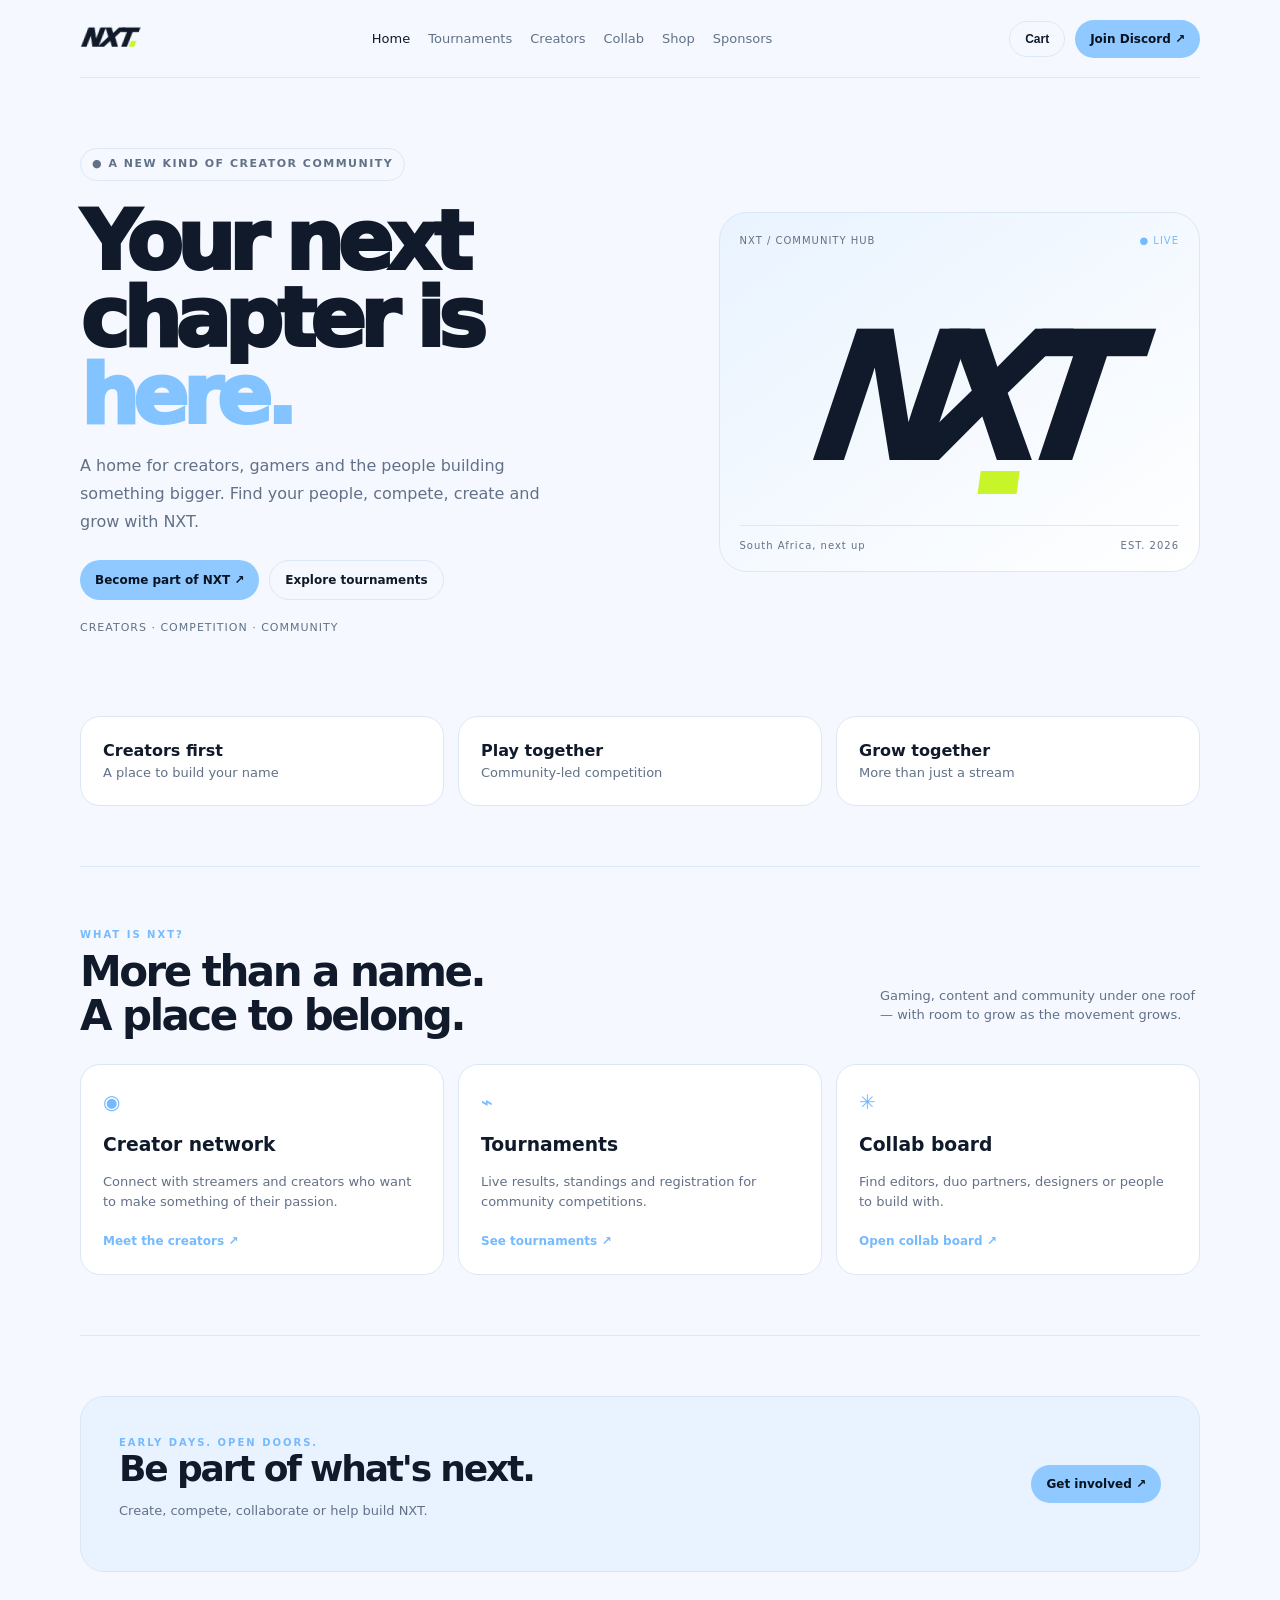
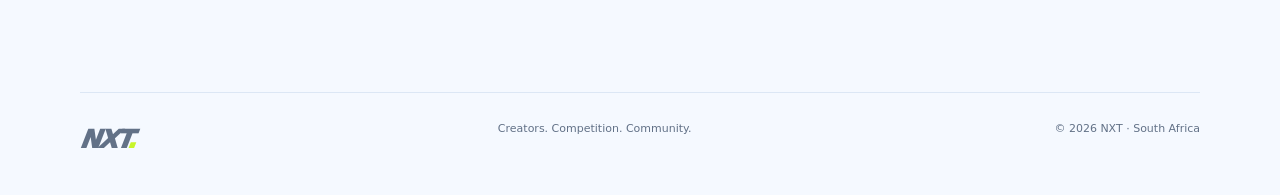
==== index.html @ cc55b57d "Files!" ====
<!doctype html>
<html lang="en">
<head>
  <meta charset="utf-8">
  <meta name="viewport" content="width=device-width, initial-scale=1">
  <title>NXT — Creator Community</title>
  <link rel="stylesheet" href="styles.css">
</head>
<body>
  <div class="wrap">
    <header class="nav">
      <a class="brand" href="index.html">NXT<span>.</span></a>
      <nav class="links">
        <a href="index.html" class="active">Home</a>
        <a href="tournaments.html">Tournaments</a>
        <a href="creators.html">Creators</a>
        <a href="collab.html">Collab</a>
        <a href="shop.html">Shop</a>
        <a href="sponsors.html">Sponsors</a>
      </nav>
      <div class="navright">
        <button class="button outline cart-btn" onclick="openCart()">Cart <span class="cart-count" style="display:none">0</span></button>
        <a class="button" href="https://discord.gg/Bxsw3Aam2" target="_blank" rel="noreferrer">Join Discord ↗</a>
      </div>
    </header>

    <main>
      <section class="hero">
        <div>
          <div class="eyebrow">● A new kind of creator community</div>
          <h1>Your next<br>chapter is <em>here.</em></h1>
          <p class="lead">A home for creators, gamers and the people building something bigger. Find your people, compete, create and grow with NXT.</p>
          <div class="actions">
            <a class="button" href="https://discord.gg/Bxsw3Aam2" target="_blank" rel="noreferrer">Become part of NXT ↗</a>
            <a class="button outline" href="tournaments.html">Explore tournaments</a>
          </div>
          <div class="micro">CREATORS · COMPETITION · COMMUNITY</div>
        </div>
        <div class="visual">
          <div class="visualtop"><span>NXT / COMMUNITY HUB</span><span class="live">● LIVE</span></div>
          <div class="nxtmark"><div class="bigmark">N<span>X</span>T</div></div>
          <div class="visualbottom"><span>South Africa, next up</span><span>EST. 2026</span></div>
        </div>
      </section>

      <div class="stats">
        <div class="stat"><b>Creators first</b><span>A place to build your name</span></div>
        <div class="stat"><b>Play together</b><span>Community-led competition</span></div>
        <div class="stat"><b>Grow together</b><span>More than just a stream</span></div>
      </div>

      <section class="section">
        <div class="sectionhead">
          <div><div class="kicker">What is NXT?</div><h2>More than a name.<br>A place to belong.</h2></div>
          <p>Gaming, content and community under one roof — with room to grow as the movement grows.</p>
        </div>
        <div class="cards">
          <article class="card">
            <div class="cardicon">◉</div>
            <h3>Creator network</h3>
            <p>Connect with streamers and creators who want to make something of their passion.</p>
            <a href="creators.html">Meet the creators ↗</a>
          </article>
          <article class="card">
            <div class="cardicon">⌁</div>
            <h3>Tournaments</h3>
            <p>Live results, standings and registration for community competitions.</p>
            <a href="tournaments.html">See tournaments ↗</a>
          </article>
          <article class="card">
            <div class="cardicon">✳</div>
            <h3>Collab board</h3>
            <p>Find editors, duo partners, designers or people to build with.</p>
            <a href="collab.html">Open collab board ↗</a>
          </article>
        </div>
      </section>

      <section class="section">
        <div class="banner">
          <div>
            <div class="kicker">Early days. Open doors.</div>
            <h2>Be part of what's next.</h2>
            <p>Create, compete, collaborate or help build NXT.</p>
          </div>
          <a class="button" href="https://discord.gg/Bxsw3Aam2" target="_blank" rel="noreferrer">Get involved ↗</a>
        </div>
      </section>
    </main>

    <footer class="footer">
      <a class="brand" href="index.html">NXT<span>.</span></a>
      <span>Creators. Competition. Community.</span>
      <span>© 2026 NXT · South Africa</span>
    </footer>
  </div>

  <div class="cart-overlay" id="cart-overlay" onclick="closeCart()"></div>
  <div class="cart-drawer" id="cart-drawer">
    <div class="cart-header"><strong>Your Cart</strong><button class="outline" onclick="closeCart()" style="padding:6px 12px">Close</button></div>
    <div class="cart-body" id="cart-body"></div>
    <div class="cart-footer">
      <div class="cart-total"><span>Total</span><span id="cart-total-value">R 0.00</span></div>
      <a class="button" href="shop.html#checkout" style="width:100%" onclick="closeCart()">Checkout ↗</a>
    </div>
  </div>
  <div class="toast" id="toast" role="status"></div>
  <script src="app.js"></script>
</body>
</html>
---- styles.css ----
:root {
  color-scheme: light dark;
  --bg: light-dark(#f5f9ff, #080d16);
  --surface: light-dark(#fff, #101925);
  --surface2: light-dark(#e9f3ff, #152338);
  --text: light-dark(#101a2a, #f4f8ff);
  --muted: light-dark(#627187, #a5b3c8);
  --line: light-dark(#dce7f5, #243349);
  --blue: #8fc9ff;
  --blue2: #c5e5ff;
  --lime: #c8f52a;
  --danger: #ff6b6b;
  --success: #4ade80;
}
* { box-sizing: border-box; }
html { scroll-behavior: smooth; }
body { margin: 0; background: var(--bg); color: var(--text); font: 16px/1.5 Inter, system-ui, sans-serif; }
.wrap { width: min(1120px, calc(100% - 40px)); margin: auto; }
a { color: inherit; text-decoration: none; }

/* NAV */
.nav { height: 78px; display: flex; align-items: center; justify-content: space-between; border-bottom: 1px solid var(--line); position: sticky; top: 0; background: var(--bg); z-index: 100; }
.brand { font-size: 25px; font-weight: 1000; font-style: italic; letter-spacing: -2px; transform: skew(-8deg); }
.brand span { color: var(--lime); }
.links { display: flex; gap: 18px; color: var(--muted); font-size: 13px; flex-wrap: wrap; }
.links a.active, .links a:hover { color: var(--text); }
.navright { display: flex; align-items: center; gap: 10px; }
.pill, .button { border-radius: 99px; padding: 10px 15px; font-size: 12px; font-weight: 800; border: 0; cursor: pointer; display: inline-flex; align-items: center; justify-content: center; gap: 6px; }
.pill { border: 1px solid var(--line); background: transparent; color: var(--text); }
.button { background: var(--blue); color: #071321; }
.button:hover { background: var(--blue2); }
.outline { background: transparent; border: 1px solid var(--line); color: var(--text); }
.outline:hover { border-color: var(--blue); }
.cart-btn { position: relative; }
.cart-count { position: absolute; top: -6px; right: -6px; background: var(--lime); color: #071321; font-size: 10px; font-weight: 900; width: 18px; height: 18px; border-radius: 50%; display: flex; align-items: center; justify-content: center; }

/* HERO */
.hero { padding: 70px 0 50px; display: grid; grid-template-columns: 1.1fr .9fr; gap: 50px; align-items: center; }
.eyebrow { display: inline-block; border: 1px solid var(--line); border-radius: 99px; padding: 7px 11px; color: var(--muted); font-size: 11px; font-weight: 800; letter-spacing: 1.5px; text-transform: uppercase; }
.hero h1 { font-size: clamp(44px, 6.5vw, 82px); line-height: .94; letter-spacing: -.075em; margin: 22px 0 18px; font-weight: 950; }
.hero h1 em { font-style: normal; color: #83c3ff; }
.lead { max-width: 460px; color: var(--muted); font-size: 16px; line-height: 1.75; }
.actions { display: flex; gap: 10px; flex-wrap: wrap; margin-top: 24px; }
.micro { margin-top: 20px; color: var(--muted); font-size: 11px; letter-spacing: 1px; }

.visual { min-height: 360px; border: 1px solid var(--line); border-radius: 28px; background: linear-gradient(145deg, var(--surface2), var(--surface)); padding: 20px; position: relative; overflow: hidden; }
.visualtop, .visualbottom { display: flex; justify-content: space-between; color: var(--muted); font-size: 10px; letter-spacing: 1px; }
.live { color: #75baff; }
.nxtmark { position: absolute; inset: 50px 0 40px; display: grid; place-items: center; }
.bigmark { font-family: Impact, 'Arial Narrow Bold', sans-serif; font-size: clamp(90px, 15vw, 180px); font-weight: 1000; letter-spacing: -.15em; font-style: italic; transform: skew(-8deg); }
.bigmark span { position: relative; }
.bigmark span:after { content: ''; position: absolute; width: .22em; height: .13em; background: var(--lime); right: -.08em; bottom: .02em; }
.visualbottom { position: absolute; bottom: 18px; left: 20px; right: 20px; border-top: 1px solid var(--line); padding-top: 12px; }

.stats, .cards, .storeitems, .grid-3, .grid-2 { display: grid; gap: 14px; }
.stats, .cards, .storeitems, .grid-3 { grid-template-columns: repeat(3, 1fr); }
.grid-2 { grid-template-columns: 1fr 1fr; }
.stats { margin: 30px 0 60px; }
.stat, .card, .product, .featurebox, .panel, .event-card, .collab-card, .package { border: 1px solid var(--line); border-radius: 20px; padding: 22px; background: var(--surface); }
.stat b, .stat span { display: block; }
.stat span, .card p, .featurebox p, .product p, .muted, .sectionhead p { color: var(--muted); font-size: 13px; }

.section { padding: 60px 0; border-top: 1px solid var(--line); }
.sectionhead { display: flex; align-items: end; justify-content: space-between; gap: 20px; margin-bottom: 26px; }
.kicker { font-size: 10px; letter-spacing: 2px; color: #75baff; font-weight: 900; text-transform: uppercase; }
.section h2 { font-size: clamp(26px, 3.8vw, 42px); letter-spacing: -.06em; line-height: 1.05; margin: 8px 0 0; }
.sectionhead p { max-width: 320px; }

.card { min-height: 180px; }
.cardicon { font-size: 20px; color: #75baff; font-weight: 900; }
.card h3 { margin: 14px 0 8px; }
.card a { display: inline-block; padding-top: 8px; font-size: 12px; font-weight: 850; color: #75baff; }

.feature { display: grid; grid-template-columns: 1fr 1fr; gap: 16px; }
.featurebox { padding: 26px; border-radius: 22px; }
.featurebox.blue { background: linear-gradient(145deg, #c8e7ff, #86c5ff); color: #071321; border: 0; }
.tag { font-size: 10px; letter-spacing: 1.5px; font-weight: 900; text-transform: uppercase; }
.featurebox h3 { font-size: 26px; letter-spacing: -1.2px; line-height: 1.1; margin: 14px 0 10px; }

.creator-photo { margin: 0 0 16px; border-radius: 16px; overflow: hidden; aspect-ratio: 1/1; max-width: 200px; }
.creator-photo img { width: 100%; height: 100%; object-fit: cover; display: block; }

/* SHOP */
.productart { height: 160px; border-radius: 12px; background: var(--surface2); display: grid; place-items: center; font-size: 42px; font-weight: 1000; font-style: italic; letter-spacing: -5px; }
.product h4 { margin: 12px 2px 4px; }
.product p { margin: 0 2px 8px; }
.price { font-weight: 800; font-size: 15px; margin: 6px 0; }
.add-btn { width: 100%; margin-top: 6px; }

/* CART */
.cart-overlay { position: fixed; inset: 0; background: rgba(0,0,0,.5); z-index: 200; opacity: 0; pointer-events: none; transition: .25s; }
.cart-overlay.open { opacity: 1; pointer-events: auto; }
.cart-drawer { position: fixed; top: 0; right: 0; width: min(390px, 100%); height: 100%; background: var(--surface); border-left: 1px solid var(--line); z-index: 210; transform: translateX(100%); transition: .3s; display: flex; flex-direction: column; }
.cart-drawer.open { transform: translateX(0); }
.cart-header { padding: 18px; border-bottom: 1px solid var(--line); display: flex; justify-content: space-between; align-items: center; }
.cart-body { flex: 1; overflow-y: auto; padding: 14px; }
.cart-item { display: flex; gap: 12px; padding: 12px 0; border-bottom: 1px solid var(--line); }
.cart-item-art { width: 56px; height: 56px; background: var(--surface2); border-radius: 10px; display: grid; place-items: center; font-weight: 900; font-style: italic; font-size: 13px; }
.cart-item-info { flex: 1; }
.cart-item-info h4 { margin: 0 0 3px; font-size: 14px; }
.cart-qty { display: flex; align-items: center; gap: 8px; margin-top: 5px; }
.cart-qty button { width: 26px; height: 26px; border-radius: 6px; border: 1px solid var(--line); background: var(--surface2); color: var(--text); cursor: pointer; font-weight: 700; }
.cart-footer { padding: 18px; border-top: 1px solid var(--line); }
.cart-total { display: flex; justify-content: space-between; font-weight: 800; margin-bottom: 12px; font-size: 16px; }
.empty-cart { text-align: center; padding: 40px 16px; color: var(--muted); }

/* FORMS */
.form-group { margin-bottom: 14px; }
.form-group label { display: block; font-size: 12px; font-weight: 700; margin-bottom: 5px; color: var(--muted); }
.form-group input, .form-group select, .form-group textarea { width: 100%; padding: 11px 13px; border-radius: 12px; border: 1px solid var(--line); background: var(--surface2); color: var(--text); font-size: 14px; }
.form-row { display: grid; grid-template-columns: 1fr 1fr; gap: 12px; }
.checkout-grid { display: grid; grid-template-columns: 1.2fr .8fr; gap: 24px; }
.order-summary { position: sticky; top: 95px; }

/* TABLES */
.standings-table { width: 100%; border-collapse: collapse; font-size: 14px; }
.standings-table th, .standings-table td { padding: 11px 13px; text-align: left; border-bottom: 1px solid var(--line); }
.standings-table th { font-size: 11px; letter-spacing: 1px; text-transform: uppercase; color: var(--muted); font-weight: 800; }
.standings-table tr:hover td { background: var(--surface2); }
.rank { font-weight: 900; color: #75baff; width: 36px; }
.live-badge { display: inline-flex; align-items: center; gap: 6px; background: rgba(117,186,255,.15); color: #75baff; font-size: 11px; font-weight: 800; padding: 4px 10px; border-radius: 99px; }
.live-badge::before { content: ''; width: 7px; height: 7px; background: #75baff; border-radius: 50%; animation: pulse 1.4s infinite; }
@keyframes pulse { 0%,100%{opacity:1} 50%{opacity:.3} }

.event-card h3, .collab-card h3 { margin: 0 0 6px; font-size: 18px; }
.event-meta, .collab-meta { font-size: 13px; color: var(--muted); }
.event-status { font-size: 11px; font-weight: 800; letter-spacing: 1px; text-transform: uppercase; color: var(--lime); margin-bottom: 6px; }

/* SPONSORS */
.package h3 { margin: 0 0 8px; }
.package .price-tag { font-size: 28px; font-weight: 900; letter-spacing: -1px; margin: 12px 0; }
.package ul { margin: 12px 0 18px; padding-left: 18px; color: var(--muted); font-size: 13px; line-height: 1.7; }

/* PAGE HERO */
.page-hero { padding: 48px 0 24px; }
.page-hero h1 { font-size: clamp(32px, 4.5vw, 52px); letter-spacing: -.06em; margin: 10px 0 8px; font-weight: 950; }

.banner { padding: 38px; border-radius: 24px; background: var(--surface2); border: 1px solid var(--line); display: flex; align-items: center; justify-content: space-between; gap: 20px; }
.banner h2 { margin: 0; font-size: clamp(24px, 3.5vw, 36px); letter-spacing: -.06em; }
.banner p { color: var(--muted); font-size: 13px; }

.footer { padding: 28px 0 36px; border-top: 1px solid var(--line); margin-top: 60px; display: flex; justify-content: space-between; color: var(--muted); font-size: 11px; flex-wrap: wrap; gap: 10px; }

.toast { position: fixed; bottom: 22px; left: 50%; transform: translate(-50%, 20px); opacity: 0; pointer-events: none; background: var(--text); color: var(--bg); padding: 13px 18px; border-radius: 12px; font-size: 13px; font-weight: 600; z-index: 300; transition: .25s; max-width: 90%; text-align: center; }
.toast.show { opacity: 1; transform: translate(-50%, 0); }

@media (max-width: 800px) {
  .links { display: none; }
  .hero { grid-template-columns: 1fr; padding: 40px 0 30px; gap: 24px; }
  .visual { min-height: 260px; }
  .stats, .cards, .storeitems, .grid-3, .grid-2, .feature, .checkout-grid, .form-row { grid-template-columns: 1fr; }
  .sectionhead { align-items: start; flex-direction: column; }
  .banner, .footer { align-items: flex-start; flex-direction: column; }
  .navright .pill { display: none; }
  .creator-photo { max-width: 100%; }
}
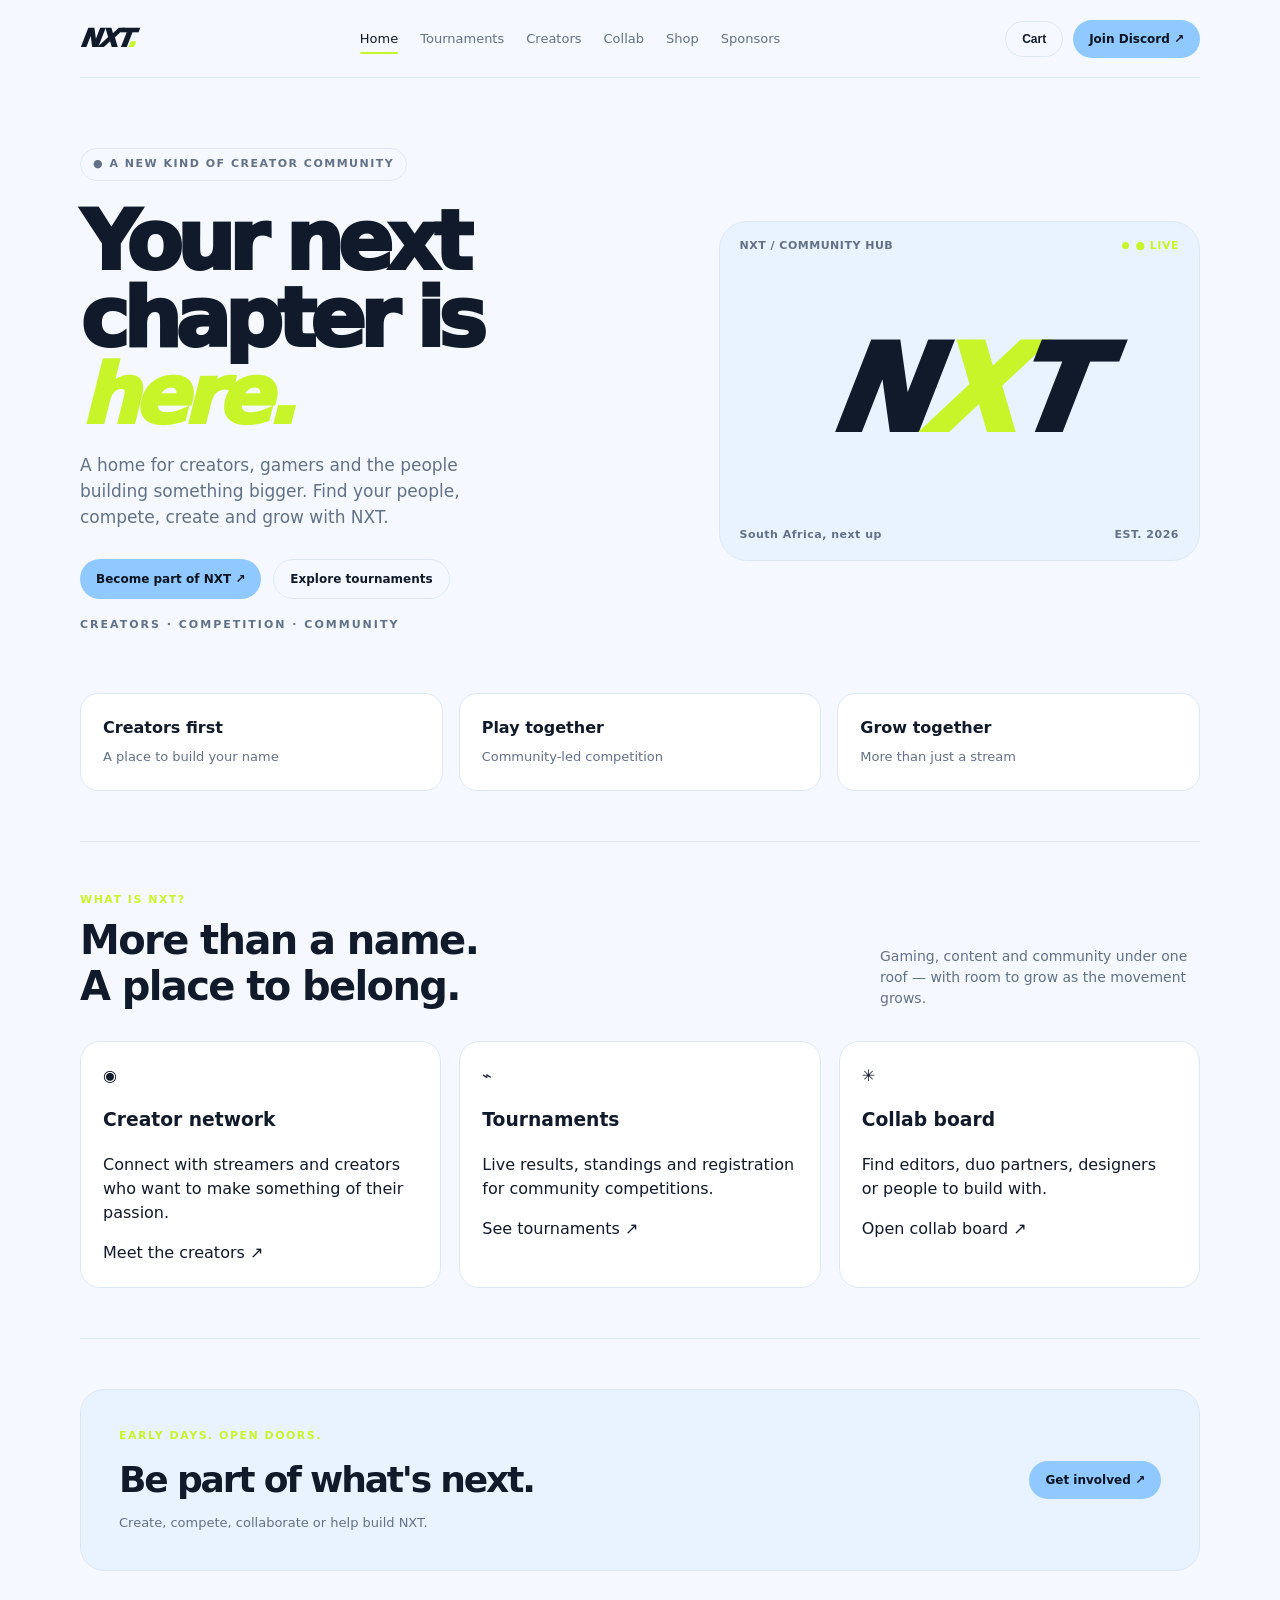
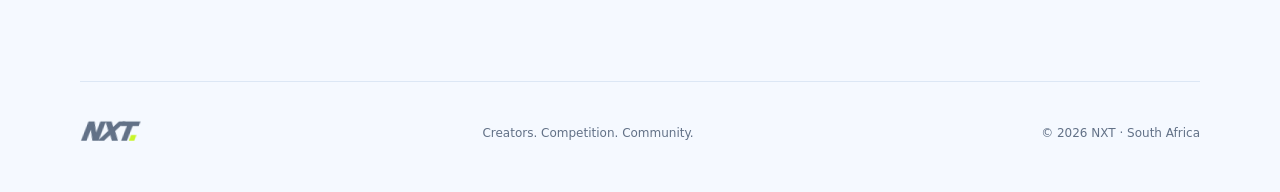
==== commit 77530e3e: "Major UI upgrade: mobile menu, animations, polish, creators fix" ====
--- a/index.html
+++ b/index.html
@@ -10,6 +10,7 @@
   <div class="wrap">
     <header class="nav">
       <a class="brand" href="index.html">NXT<span>.</span></a>
+
       <nav class="links">
         <a href="index.html" class="active">Home</a>
         <a href="tournaments.html">Tournaments</a>
@@ -18,11 +19,31 @@
         <a href="shop.html">Shop</a>
         <a href="sponsors.html">Sponsors</a>
       </nav>
+
       <div class="navright">
-        <button class="button outline cart-btn" onclick="openCart()">Cart <span class="cart-count" style="display:none">0</span></button>
+        <button class="button outline cart-btn" onclick="openCart()">
+          Cart <span class="cart-count" style="display:none">0</span>
+        </button>
         <a class="button" href="https://discord.gg/Bxsw3Aam2" target="_blank" rel="noreferrer">Join Discord ↗</a>
+        <button class="hamburger" onclick="toggleMenu()" aria-label="Menu">
+          <span></span><span></span><span></span>
+        </button>
       </div>
     </header>
+
+    <!-- Mobile menu -->
+    <div class="mobile-menu" id="mobile-menu">
+      <a href="index.html" onclick="closeMenu()">Home</a>
+      <a href="tournaments.html" onclick="closeMenu()">Tournaments</a>
+      <a href="creators.html" onclick="closeMenu()">Creators</a>
+      <a href="collab.html" onclick="closeMenu()">Collab</a>
+      <a href="shop.html" onclick="closeMenu()">Shop</a>
+      <a href="sponsors.html" onclick="closeMenu()">Sponsors</a>
+      <div class="mobile-cta">
+        <a class="button" href="https://discord.gg/Bxsw3Aam2" target="_blank" rel="noreferrer">Join Discord ↗</a>
+        <button class="button outline" onclick="closeMenu(); openCart()">Open Cart</button>
+      </div>
+    </div>
 
     <main>
       <section class="hero">
--- a/styles.css
+++ b/styles.css
@@ -12,145 +12,625 @@
   --danger: #ff6b6b;
   --success: #4ade80;
 }
+
 * { box-sizing: border-box; }
 html { scroll-behavior: smooth; }
-body { margin: 0; background: var(--bg); color: var(--text); font: 16px/1.5 Inter, system-ui, sans-serif; }
+body {
+  margin: 0;
+  background: var(--bg);
+  color: var(--text);
+  font: 16px/1.5 Inter, system-ui, -apple-system, sans-serif;
+  -webkit-font-smoothing: antialiased;
+}
+
 .wrap { width: min(1120px, calc(100% - 40px)); margin: auto; }
 a { color: inherit; text-decoration: none; }
 
-/* NAV */
-.nav { height: 78px; display: flex; align-items: center; justify-content: space-between; border-bottom: 1px solid var(--line); position: sticky; top: 0; background: var(--bg); z-index: 100; }
-.brand { font-size: 25px; font-weight: 1000; font-style: italic; letter-spacing: -2px; transform: skew(-8deg); }
+/* ========== NAV ========== */
+.nav {
+  height: 78px;
+  display: flex;
+  align-items: center;
+  justify-content: space-between;
+  border-bottom: 1px solid var(--line);
+  position: sticky;
+  top: 0;
+  background: color-mix(in srgb, var(--bg) 92%, transparent);
+  backdrop-filter: blur(12px);
+  z-index: 100;
+}
+
+.brand {
+  font-size: 25px;
+  font-weight: 1000;
+  font-style: italic;
+  letter-spacing: -2px;
+  transform: skew(-8deg);
+}
 .brand span { color: var(--lime); }
-.links { display: flex; gap: 18px; color: var(--muted); font-size: 13px; flex-wrap: wrap; }
-.links a.active, .links a:hover { color: var(--text); }
+
+.links {
+  display: flex;
+  gap: 22px;
+  color: var(--muted);
+  font-size: 13px;
+  font-weight: 500;
+}
+.links a {
+  position: relative;
+  transition: color .2s;
+}
+.links a.active,
+.links a:hover { color: var(--text); }
+.links a.active::after {
+  content: '';
+  position: absolute;
+  left: 0;
+  right: 0;
+  bottom: -6px;
+  height: 2px;
+  background: var(--lime);
+  border-radius: 2px;
+}
+
 .navright { display: flex; align-items: center; gap: 10px; }
-.pill, .button { border-radius: 99px; padding: 10px 15px; font-size: 12px; font-weight: 800; border: 0; cursor: pointer; display: inline-flex; align-items: center; justify-content: center; gap: 6px; }
-.pill { border: 1px solid var(--line); background: transparent; color: var(--text); }
+
+/* Hamburger */
+.hamburger {
+  display: none;
+  flex-direction: column;
+  gap: 5px;
+  background: none;
+  border: 0;
+  cursor: pointer;
+  padding: 8px;
+  z-index: 120;
+}
+.hamburger span {
+  display: block;
+  width: 22px;
+  height: 2px;
+  background: var(--text);
+  border-radius: 2px;
+  transition: .25s;
+}
+.hamburger.open span:nth-child(1) { transform: translateY(7px) rotate(45deg); }
+.hamburger.open span:nth-child(2) { opacity: 0; }
+.hamburger.open span:nth-child(3) { transform: translateY(-7px) rotate(-45deg); }
+
+/* Mobile menu */
+.mobile-menu {
+  display: none;
+  position: fixed;
+  inset: 0;
+  background: var(--bg);
+  z-index: 110;
+  padding: 100px 28px 40px;
+  flex-direction: column;
+  gap: 8px;
+}
+.mobile-menu.open { display: flex; }
+.mobile-menu a {
+  font-size: 22px;
+  font-weight: 700;
+  padding: 14px 0;
+  border-bottom: 1px solid var(--line);
+  color: var(--muted);
+}
+.mobile-menu a.active,
+.mobile-menu a:hover { color: var(--text); }
+.mobile-menu .mobile-cta {
+  margin-top: 24px;
+  display: flex;
+  flex-direction: column;
+  gap: 12px;
+}
+
+/* Buttons */
+.pill, .button {
+  border-radius: 99px;
+  padding: 10px 16px;
+  font-size: 12px;
+  font-weight: 800;
+  border: 0;
+  cursor: pointer;
+  display: inline-flex;
+  align-items: center;
+  justify-content: center;
+  gap: 6px;
+  transition: all .2s;
+}
 .button { background: var(--blue); color: #071321; }
-.button:hover { background: var(--blue2); }
-.outline { background: transparent; border: 1px solid var(--line); color: var(--text); }
+.button:hover { background: var(--blue2); transform: translateY(-1px); }
+.outline {
+  background: transparent;
+  border: 1px solid var(--line);
+  color: var(--text);
+}
 .outline:hover { border-color: var(--blue); }
 .cart-btn { position: relative; }
-.cart-count { position: absolute; top: -6px; right: -6px; background: var(--lime); color: #071321; font-size: 10px; font-weight: 900; width: 18px; height: 18px; border-radius: 50%; display: flex; align-items: center; justify-content: center; }
-
-/* HERO */
-.hero { padding: 70px 0 50px; display: grid; grid-template-columns: 1.1fr .9fr; gap: 50px; align-items: center; }
-.eyebrow { display: inline-block; border: 1px solid var(--line); border-radius: 99px; padding: 7px 11px; color: var(--muted); font-size: 11px; font-weight: 800; letter-spacing: 1.5px; text-transform: uppercase; }
-.hero h1 { font-size: clamp(44px, 6.5vw, 82px); line-height: .94; letter-spacing: -.075em; margin: 22px 0 18px; font-weight: 950; }
-.hero h1 em { font-style: normal; color: #83c3ff; }
-.lead { max-width: 460px; color: var(--muted); font-size: 16px; line-height: 1.75; }
-.actions { display: flex; gap: 10px; flex-wrap: wrap; margin-top: 24px; }
-.micro { margin-top: 20px; color: var(--muted); font-size: 11px; letter-spacing: 1px; }
-
-.visual { min-height: 360px; border: 1px solid var(--line); border-radius: 28px; background: linear-gradient(145deg, var(--surface2), var(--surface)); padding: 20px; position: relative; overflow: hidden; }
-.visualtop, .visualbottom { display: flex; justify-content: space-between; color: var(--muted); font-size: 10px; letter-spacing: 1px; }
-.live { color: #75baff; }
-.nxtmark { position: absolute; inset: 50px 0 40px; display: grid; place-items: center; }
-.bigmark { font-family: Impact, 'Arial Narrow Bold', sans-serif; font-size: clamp(90px, 15vw, 180px); font-weight: 1000; letter-spacing: -.15em; font-style: italic; transform: skew(-8deg); }
-.bigmark span { position: relative; }
-.bigmark span:after { content: ''; position: absolute; width: .22em; height: .13em; background: var(--lime); right: -.08em; bottom: .02em; }
-.visualbottom { position: absolute; bottom: 18px; left: 20px; right: 20px; border-top: 1px solid var(--line); padding-top: 12px; }
-
-.stats, .cards, .storeitems, .grid-3, .grid-2 { display: grid; gap: 14px; }
-.stats, .cards, .storeitems, .grid-3 { grid-template-columns: repeat(3, 1fr); }
-.grid-2 { grid-template-columns: 1fr 1fr; }
-.stats { margin: 30px 0 60px; }
-.stat, .card, .product, .featurebox, .panel, .event-card, .collab-card, .package { border: 1px solid var(--line); border-radius: 20px; padding: 22px; background: var(--surface); }
-.stat b, .stat span { display: block; }
-.stat span, .card p, .featurebox p, .product p, .muted, .sectionhead p { color: var(--muted); font-size: 13px; }
-
-.section { padding: 60px 0; border-top: 1px solid var(--line); }
-.sectionhead { display: flex; align-items: end; justify-content: space-between; gap: 20px; margin-bottom: 26px; }
-.kicker { font-size: 10px; letter-spacing: 2px; color: #75baff; font-weight: 900; text-transform: uppercase; }
-.section h2 { font-size: clamp(26px, 3.8vw, 42px); letter-spacing: -.06em; line-height: 1.05; margin: 8px 0 0; }
-.sectionhead p { max-width: 320px; }
-
-.card { min-height: 180px; }
-.cardicon { font-size: 20px; color: #75baff; font-weight: 900; }
-.card h3 { margin: 14px 0 8px; }
-.card a { display: inline-block; padding-top: 8px; font-size: 12px; font-weight: 850; color: #75baff; }
-
-.feature { display: grid; grid-template-columns: 1fr 1fr; gap: 16px; }
-.featurebox { padding: 26px; border-radius: 22px; }
-.featurebox.blue { background: linear-gradient(145deg, #c8e7ff, #86c5ff); color: #071321; border: 0; }
-.tag { font-size: 10px; letter-spacing: 1.5px; font-weight: 900; text-transform: uppercase; }
-.featurebox h3 { font-size: 26px; letter-spacing: -1.2px; line-height: 1.1; margin: 14px 0 10px; }
-
-.creator-photo { margin: 0 0 16px; border-radius: 16px; overflow: hidden; aspect-ratio: 1/1; max-width: 200px; }
-.creator-photo img { width: 100%; height: 100%; object-fit: cover; display: block; }
-
-/* SHOP */
-.productart { height: 160px; border-radius: 12px; background: var(--surface2); display: grid; place-items: center; font-size: 42px; font-weight: 1000; font-style: italic; letter-spacing: -5px; }
-.product h4 { margin: 12px 2px 4px; }
-.product p { margin: 0 2px 8px; }
-.price { font-weight: 800; font-size: 15px; margin: 6px 0; }
-.add-btn { width: 100%; margin-top: 6px; }
-
-/* CART */
-.cart-overlay { position: fixed; inset: 0; background: rgba(0,0,0,.5); z-index: 200; opacity: 0; pointer-events: none; transition: .25s; }
+.cart-count {
+  position: absolute;
+  top: -6px;
+  right: -6px;
+  background: var(--lime);
+  color: #071321;
+  font-size: 10px;
+  font-weight: 900;
+  width: 18px;
+  height: 18px;
+  border-radius: 50%;
+  display: flex;
+  align-items: center;
+  justify-content: center;
+}
+
+/* ========== HERO ========== */
+.hero {
+  padding: 70px 0 50px;
+  display: grid;
+  grid-template-columns: 1.1fr .9fr;
+  gap: 50px;
+  align-items: center;
+}
+.eyebrow {
+  display: inline-block;
+  border: 1px solid var(--line);
+  border-radius: 99px;
+  padding: 7px 12px;
+  color: var(--muted);
+  font-size: 11px;
+  font-weight: 800;
+  letter-spacing: 1.5px;
+  text-transform: uppercase;
+}
+.hero h1 {
+  font-size: clamp(44px, 6.5vw, 82px);
+  line-height: .94;
+  letter-spacing: -.075em;
+  margin: 22px 0 18px;
+  font-weight: 950;
+}
+.hero h1 em { font-style: italic; color: var(--lime); }
+.lead { color: var(--muted); font-size: 17px; max-width: 440px; line-height: 1.55; }
+.actions { display: flex; gap: 12px; flex-wrap: wrap; margin: 28px 0 18px; }
+.micro {
+  font-size: 11px;
+  font-weight: 800;
+  letter-spacing: 2px;
+  color: var(--muted);
+}
+
+.visual {
+  background: var(--surface2);
+  border: 1px solid var(--line);
+  border-radius: 28px;
+  min-height: 340px;
+  display: flex;
+  flex-direction: column;
+  overflow: hidden;
+  position: relative;
+}
+.visualtop, .visualbottom {
+  display: flex;
+  justify-content: space-between;
+  padding: 16px 20px;
+  font-size: 11px;
+  font-weight: 700;
+  color: var(--muted);
+  letter-spacing: .5px;
+}
+.live {
+  color: var(--lime);
+  display: flex;
+  align-items: center;
+  gap: 6px;
+}
+.live::before {
+  content: '';
+  width: 7px;
+  height: 7px;
+  background: var(--lime);
+  border-radius: 50%;
+  animation: pulse 1.4s infinite;
+}
+.nxtmark {
+  flex: 1;
+  display: flex;
+  align-items: center;
+  justify-content: center;
+}
+.bigmark {
+  font-size: clamp(72px, 12vw, 120px);
+  font-weight: 1000;
+  font-style: italic;
+  letter-spacing: -6px;
+  transform: skew(-8deg);
+  line-height: 1;
+}
+.bigmark span { color: var(--lime); }
+
+/* Stats */
+.stats {
+  display: grid;
+  grid-template-columns: repeat(3, 1fr);
+  gap: 16px;
+  margin: 10px 0 50px;
+}
+.stat {
+  background: var(--surface);
+  border: 1px solid var(--line);
+  border-radius: 18px;
+  padding: 22px;
+  transition: transform .2s, border-color .2s;
+}
+.stat:hover {
+  transform: translateY(-3px);
+  border-color: color-mix(in srgb, var(--blue) 40%, var(--line));
+}
+.stat b { display: block; font-size: 16px; margin-bottom: 4px; }
+.stat span { color: var(--muted); font-size: 13px; }
+
+/* Sections */
+.section { padding: 50px 0; border-top: 1px solid var(--line); }
+.sectionhead {
+  display: flex;
+  justify-content: space-between;
+  align-items: end;
+  gap: 24px;
+  margin-bottom: 32px;
+}
+.kicker {
+  font-size: 11px;
+  font-weight: 800;
+  letter-spacing: 1.5px;
+  text-transform: uppercase;
+  color: var(--lime);
+  margin-bottom: 8px;
+}
+.sectionhead h2 {
+  font-size: clamp(28px, 4vw, 40px);
+  letter-spacing: -.04em;
+  margin: 0;
+  font-weight: 900;
+  line-height: 1.15;
+}
+.sectionhead p { color: var(--muted); max-width: 320px; font-size: 14px; margin: 0; }
+
+/* Cards & grids */
+.cards, .grid-2, .grid-3, .storeitems, .feature {
+  display: grid;
+  gap: 18px;
+}
+.cards, .grid-3, .storeitems { grid-template-columns: repeat(3, 1fr); }
+.grid-2, .feature { grid-template-columns: repeat(2, 1fr); }
+
+.panel, .card, .event-card, .collab-card, .package, .featurebox {
+  background: var(--surface);
+  border: 1px solid var(--line);
+  border-radius: 20px;
+  padding: 22px;
+  transition: transform .2s, border-color .2s;
+}
+.card:hover, .event-card:hover, .collab-card:hover, .package:hover, .featurebox:hover {
+  transform: translateY(-3px);
+  border-color: color-mix(in srgb, var(--blue) 35%, var(--line));
+}
+
+.tag {
+  font-size: 11px;
+  font-weight: 800;
+  letter-spacing: 1px;
+  text-transform: uppercase;
+  color: var(--lime);
+  margin-bottom: 10px;
+}
+
+/* Creator photos */
+.creator-photo {
+  width: 100%;
+  aspect-ratio: 1;
+  border-radius: 16px;
+  overflow: hidden;
+  margin-bottom: 16px;
+  background: var(--surface2);
+}
+.creator-photo img {
+  width: 100%;
+  height: 100%;
+  object-fit: cover;
+  display: block;
+}
+
+/* Tables */
+.standings-table {
+  width: 100%;
+  border-collapse: collapse;
+  font-size: 13px;
+}
+.standings-table th {
+  text-align: left;
+  padding: 10px 8px;
+  color: var(--muted);
+  font-weight: 700;
+  font-size: 11px;
+  letter-spacing: .5px;
+  border-bottom: 1px solid var(--line);
+}
+.standings-table td {
+  padding: 11px 8px;
+  border-bottom: 1px solid var(--line);
+}
+.standings-table tr:last-child td { border-bottom: 0; }
+.standings-table .rank {
+  font-weight: 800;
+  color: var(--muted);
+  width: 36px;
+}
+.standings-table tr:first-child td .rank,
+.standings-table tbody tr:nth-child(1) td:first-child {
+  color: var(--lime);
+}
+
+/* Forms */
+.form-group { margin-bottom: 16px; }
+.form-group label {
+  display: block;
+  font-size: 12px;
+  font-weight: 700;
+  margin-bottom: 6px;
+  color: var(--muted);
+}
+input, select, textarea {
+  width: 100%;
+  background: var(--bg);
+  border: 1px solid var(--line);
+  border-radius: 12px;
+  padding: 12px 14px;
+  color: var(--text);
+  font: inherit;
+  transition: border-color .2s;
+}
+input:focus, select:focus, textarea:focus {
+  outline: none;
+  border-color: var(--blue);
+}
+.form-row {
+  display: grid;
+  grid-template-columns: 1fr 1fr;
+  gap: 14px;
+}
+
+/* Cart */
+.cart-overlay {
+  position: fixed;
+  inset: 0;
+  background: rgba(0,0,0,.55);
+  opacity: 0;
+  pointer-events: none;
+  transition: .25s;
+  z-index: 200;
+}
 .cart-overlay.open { opacity: 1; pointer-events: auto; }
-.cart-drawer { position: fixed; top: 0; right: 0; width: min(390px, 100%); height: 100%; background: var(--surface); border-left: 1px solid var(--line); z-index: 210; transform: translateX(100%); transition: .3s; display: flex; flex-direction: column; }
+.cart-drawer {
+  position: fixed;
+  top: 0;
+  right: 0;
+  width: min(400px, 100%);
+  height: 100%;
+  background: var(--surface);
+  border-left: 1px solid var(--line);
+  transform: translateX(100%);
+  transition: .3s cubic-bezier(.2,.8,.2,1);
+  z-index: 210;
+  display: flex;
+  flex-direction: column;
+}
 .cart-drawer.open { transform: translateX(0); }
-.cart-header { padding: 18px; border-bottom: 1px solid var(--line); display: flex; justify-content: space-between; align-items: center; }
-.cart-body { flex: 1; overflow-y: auto; padding: 14px; }
-.cart-item { display: flex; gap: 12px; padding: 12px 0; border-bottom: 1px solid var(--line); }
-.cart-item-art { width: 56px; height: 56px; background: var(--surface2); border-radius: 10px; display: grid; place-items: center; font-weight: 900; font-style: italic; font-size: 13px; }
+.cart-header {
+  display: flex;
+  justify-content: space-between;
+  align-items: center;
+  padding: 20px;
+  border-bottom: 1px solid var(--line);
+}
+.cart-body { flex: 1; overflow-y: auto; padding: 16px 20px; }
+.cart-footer { padding: 20px; border-top: 1px solid var(--line); }
+.cart-total {
+  display: flex;
+  justify-content: space-between;
+  font-weight: 800;
+  margin-bottom: 14px;
+}
+.cart-item {
+  display: flex;
+  gap: 14px;
+  padding: 14px 0;
+  border-bottom: 1px solid var(--line);
+}
+.cart-item-art {
+  width: 52px;
+  height: 52px;
+  background: var(--surface2);
+  border-radius: 12px;
+  display: flex;
+  align-items: center;
+  justify-content: center;
+  font-weight: 900;
+  font-size: 12px;
+  color: var(--muted);
+}
 .cart-item-info { flex: 1; }
-.cart-item-info h4 { margin: 0 0 3px; font-size: 14px; }
-.cart-qty { display: flex; align-items: center; gap: 8px; margin-top: 5px; }
-.cart-qty button { width: 26px; height: 26px; border-radius: 6px; border: 1px solid var(--line); background: var(--surface2); color: var(--text); cursor: pointer; font-weight: 700; }
-.cart-footer { padding: 18px; border-top: 1px solid var(--line); }
-.cart-total { display: flex; justify-content: space-between; font-weight: 800; margin-bottom: 12px; font-size: 16px; }
-.empty-cart { text-align: center; padding: 40px 16px; color: var(--muted); }
-
-/* FORMS */
-.form-group { margin-bottom: 14px; }
-.form-group label { display: block; font-size: 12px; font-weight: 700; margin-bottom: 5px; color: var(--muted); }
-.form-group input, .form-group select, .form-group textarea { width: 100%; padding: 11px 13px; border-radius: 12px; border: 1px solid var(--line); background: var(--surface2); color: var(--text); font-size: 14px; }
-.form-row { display: grid; grid-template-columns: 1fr 1fr; gap: 12px; }
-.checkout-grid { display: grid; grid-template-columns: 1.2fr .8fr; gap: 24px; }
-.order-summary { position: sticky; top: 95px; }
-
-/* TABLES */
-.standings-table { width: 100%; border-collapse: collapse; font-size: 14px; }
-.standings-table th, .standings-table td { padding: 11px 13px; text-align: left; border-bottom: 1px solid var(--line); }
-.standings-table th { font-size: 11px; letter-spacing: 1px; text-transform: uppercase; color: var(--muted); font-weight: 800; }
-.standings-table tr:hover td { background: var(--surface2); }
-.rank { font-weight: 900; color: #75baff; width: 36px; }
-.live-badge { display: inline-flex; align-items: center; gap: 6px; background: rgba(117,186,255,.15); color: #75baff; font-size: 11px; font-weight: 800; padding: 4px 10px; border-radius: 99px; }
-.live-badge::before { content: ''; width: 7px; height: 7px; background: #75baff; border-radius: 50%; animation: pulse 1.4s infinite; }
-@keyframes pulse { 0%,100%{opacity:1} 50%{opacity:.3} }
-
+.cart-item-info h4 { margin: 0 0 4px; font-size: 14px; }
+.cart-qty {
+  display: flex;
+  align-items: center;
+  gap: 8px;
+  margin-top: 8px;
+}
+.cart-qty button {
+  width: 28px;
+  height: 28px;
+  border-radius: 8px;
+  border: 1px solid var(--line);
+  background: var(--bg);
+  color: var(--text);
+  cursor: pointer;
+  font-size: 14px;
+}
+.empty-cart {
+  text-align: center;
+  color: var(--muted);
+  padding: 40px 20px;
+  font-size: 14px;
+}
+
+/* Page hero */
+.page-hero { padding: 48px 0 24px; }
+.page-hero h1 {
+  font-size: clamp(32px, 4.5vw, 52px);
+  letter-spacing: -.06em;
+  margin: 10px 0 8px;
+  font-weight: 950;
+}
+
+/* Banner */
+.banner {
+  padding: 38px;
+  border-radius: 24px;
+  background: var(--surface2);
+  border: 1px solid var(--line);
+  display: flex;
+  align-items: center;
+  justify-content: space-between;
+  gap: 20px;
+}
+.banner h2 {
+  margin: 0;
+  font-size: clamp(24px, 3.5vw, 36px);
+  letter-spacing: -.06em;
+}
+.banner p { color: var(--muted); font-size: 13px; margin: 6px 0 0; }
+
+/* Footer */
+.footer {
+  padding: 32px 0 40px;
+  border-top: 1px solid var(--line);
+  margin-top: 60px;
+  display: flex;
+  justify-content: space-between;
+  align-items: center;
+  color: var(--muted);
+  font-size: 12px;
+  flex-wrap: wrap;
+  gap: 14px;
+}
+
+/* Toast */
+.toast {
+  position: fixed;
+  bottom: 24px;
+  left: 50%;
+  transform: translate(-50%, 20px);
+  opacity: 0;
+  pointer-events: none;
+  background: var(--text);
+  color: var(--bg);
+  padding: 13px 20px;
+  border-radius: 12px;
+  font-size: 13px;
+  font-weight: 600;
+  z-index: 300;
+  transition: .25s;
+  max-width: 90%;
+  text-align: center;
+}
+.toast.show {
+  opacity: 1;
+  transform: translate(-50%, 0);
+}
+
+/* Event / Collab extras */
+.event-status {
+  font-size: 11px;
+  font-weight: 800;
+  letter-spacing: 1px;
+  text-transform: uppercase;
+  color: var(--lime);
+  margin-bottom: 6px;
+}
 .event-card h3, .collab-card h3 { margin: 0 0 6px; font-size: 18px; }
 .event-meta, .collab-meta { font-size: 13px; color: var(--muted); }
-.event-status { font-size: 11px; font-weight: 800; letter-spacing: 1px; text-transform: uppercase; color: var(--lime); margin-bottom: 6px; }
-
-/* SPONSORS */
+
+/* Sponsors */
 .package h3 { margin: 0 0 8px; }
-.package .price-tag { font-size: 28px; font-weight: 900; letter-spacing: -1px; margin: 12px 0; }
-.package ul { margin: 12px 0 18px; padding-left: 18px; color: var(--muted); font-size: 13px; line-height: 1.7; }
-
-/* PAGE HERO */
-.page-hero { padding: 48px 0 24px; }
-.page-hero h1 { font-size: clamp(32px, 4.5vw, 52px); letter-spacing: -.06em; margin: 10px 0 8px; font-weight: 950; }
-
-.banner { padding: 38px; border-radius: 24px; background: var(--surface2); border: 1px solid var(--line); display: flex; align-items: center; justify-content: space-between; gap: 20px; }
-.banner h2 { margin: 0; font-size: clamp(24px, 3.5vw, 36px); letter-spacing: -.06em; }
-.banner p { color: var(--muted); font-size: 13px; }
-
-.footer { padding: 28px 0 36px; border-top: 1px solid var(--line); margin-top: 60px; display: flex; justify-content: space-between; color: var(--muted); font-size: 11px; flex-wrap: wrap; gap: 10px; }
-
-.toast { position: fixed; bottom: 22px; left: 50%; transform: translate(-50%, 20px); opacity: 0; pointer-events: none; background: var(--text); color: var(--bg); padding: 13px 18px; border-radius: 12px; font-size: 13px; font-weight: 600; z-index: 300; transition: .25s; max-width: 90%; text-align: center; }
-.toast.show { opacity: 1; transform: translate(-50%, 0); }
-
+.package .price-tag {
+  font-size: 28px;
+  font-weight: 900;
+  letter-spacing: -1px;
+  margin: 12px 0;
+}
+.package ul {
+  margin: 12px 0 18px;
+  padding-left: 18px;
+  color: var(--muted);
+  font-size: 13px;
+  line-height: 1.7;
+}
+
+/* Animations */
+@keyframes pulse {
+  0%, 100% { opacity: 1; }
+  50% { opacity: .3; }
+}
+@keyframes fadeUp {
+  from { opacity: 0; transform: translateY(16px); }
+  to { opacity: 1; transform: translateY(0); }
+}
+.hero > *,
+.stats,
+.section {
+  animation: fadeUp .6s ease both;
+}
+.stats { animation-delay: .1s; }
+.section { animation-delay: .15s; }
+
+/* ========== MOBILE ========== */
 @media (max-width: 800px) {
   .links { display: none; }
-  .hero { grid-template-columns: 1fr; padding: 40px 0 30px; gap: 24px; }
+  .hamburger { display: flex; }
+
+  .hero {
+    grid-template-columns: 1fr;
+    padding: 40px 0 30px;
+    gap: 28px;
+  }
   .visual { min-height: 260px; }
-  .stats, .cards, .storeitems, .grid-3, .grid-2, .feature, .checkout-grid, .form-row { grid-template-columns: 1fr; }
-  .sectionhead { align-items: start; flex-direction: column; }
-  .banner, .footer { align-items: flex-start; flex-direction: column; }
-  .navright .pill { display: none; }
+
+  .stats,
+  .cards,
+  .storeitems,
+  .grid-3,
+  .grid-2,
+  .feature,
+  .form-row {
+    grid-template-columns: 1fr;
+  }
+
+  .sectionhead {
+    flex-direction: column;
+    align-items: flex-start;
+  }
+
+  .banner,
+  .footer {
+    flex-direction: column;
+    align-items: flex-start;
+  }
+
   .creator-photo { max-width: 100%; }
-}
+
+  /* Better table on mobile */
+  .panel { overflow-x: auto; }
+  .standings-table { min-width: 480px; }
+}
